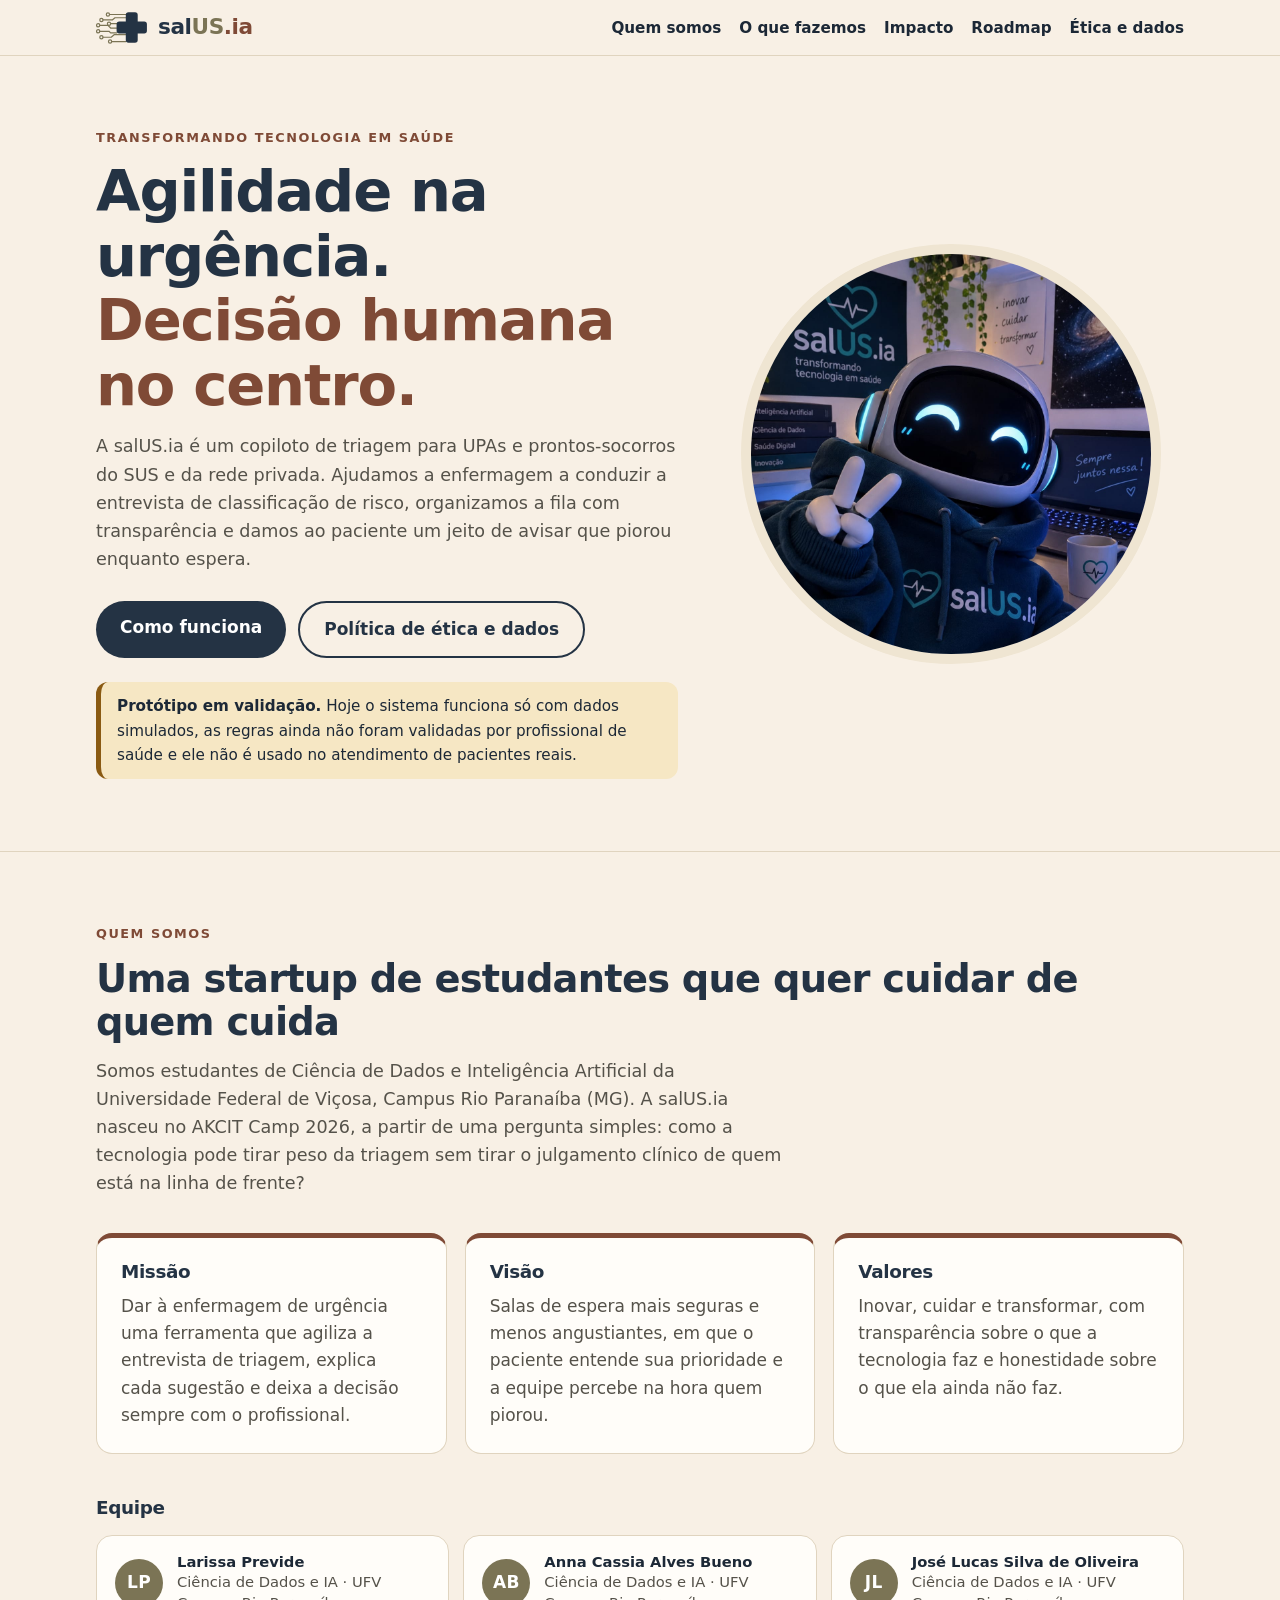
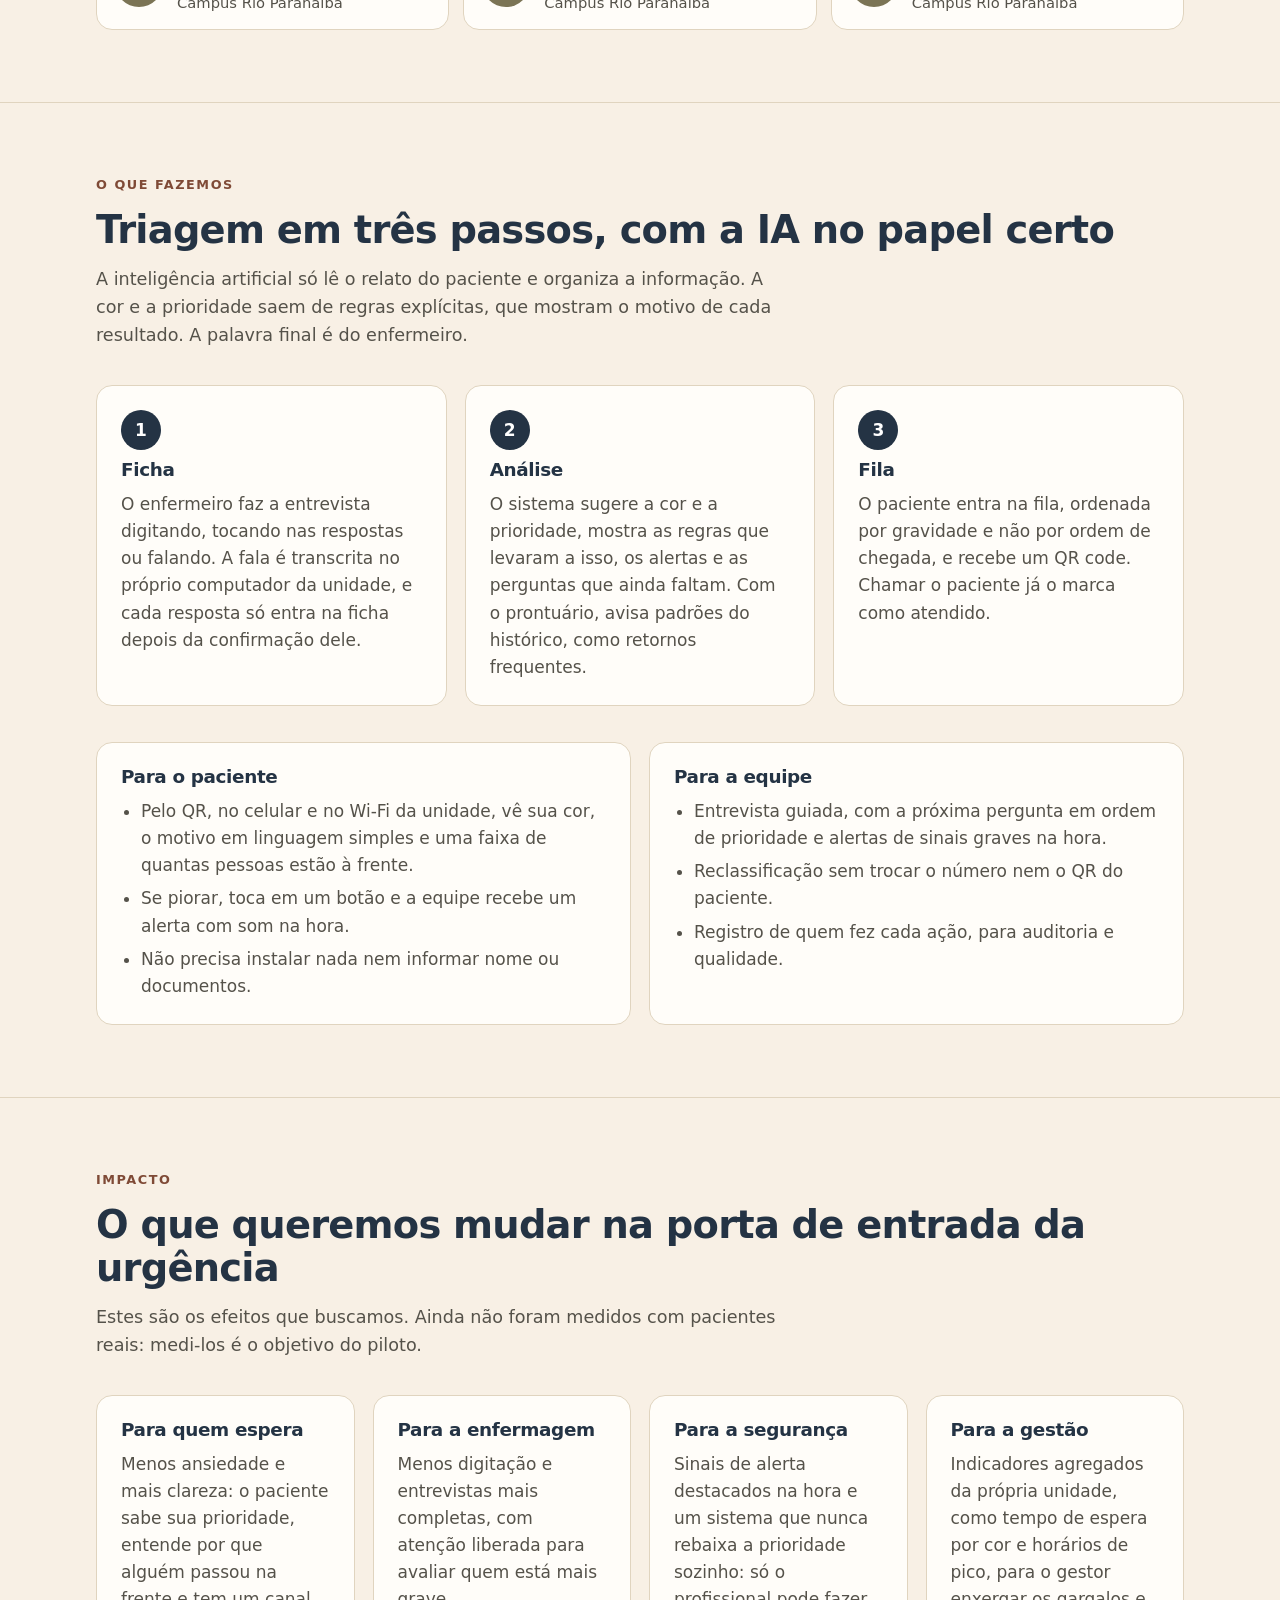
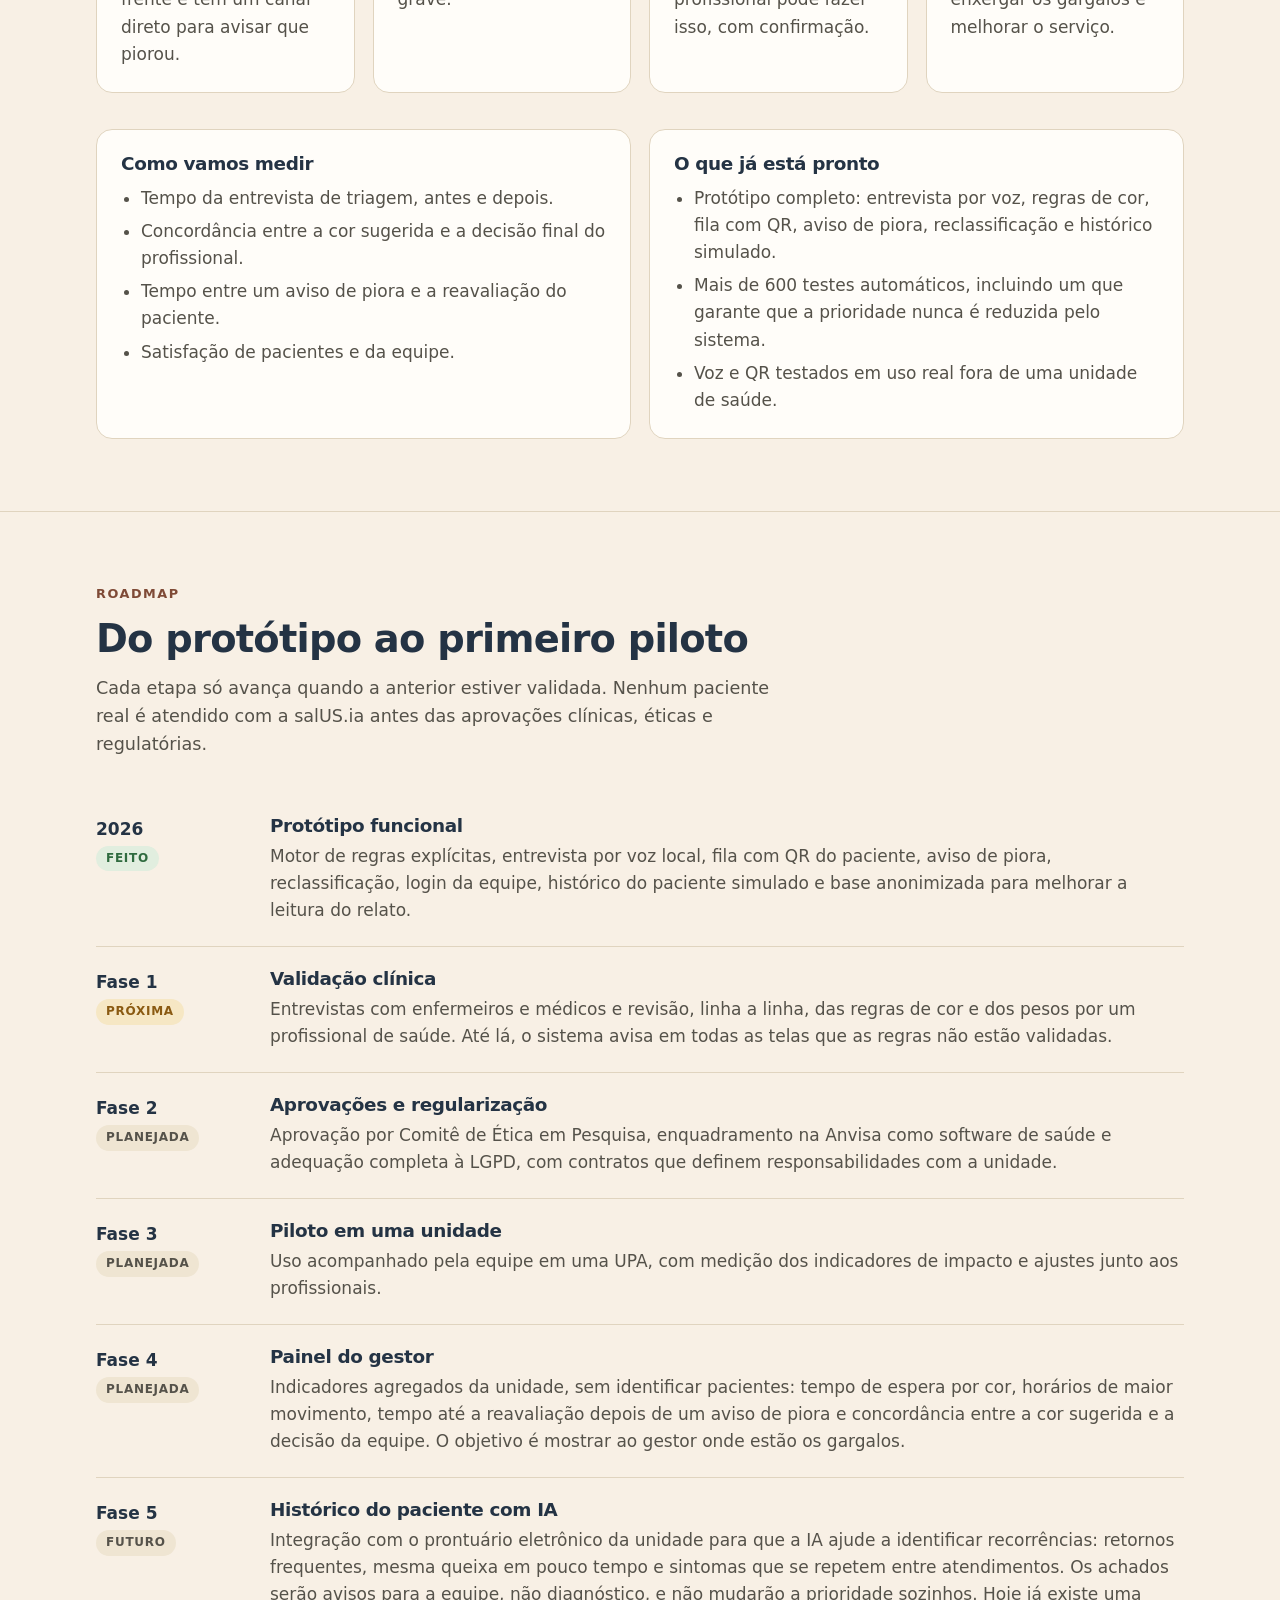
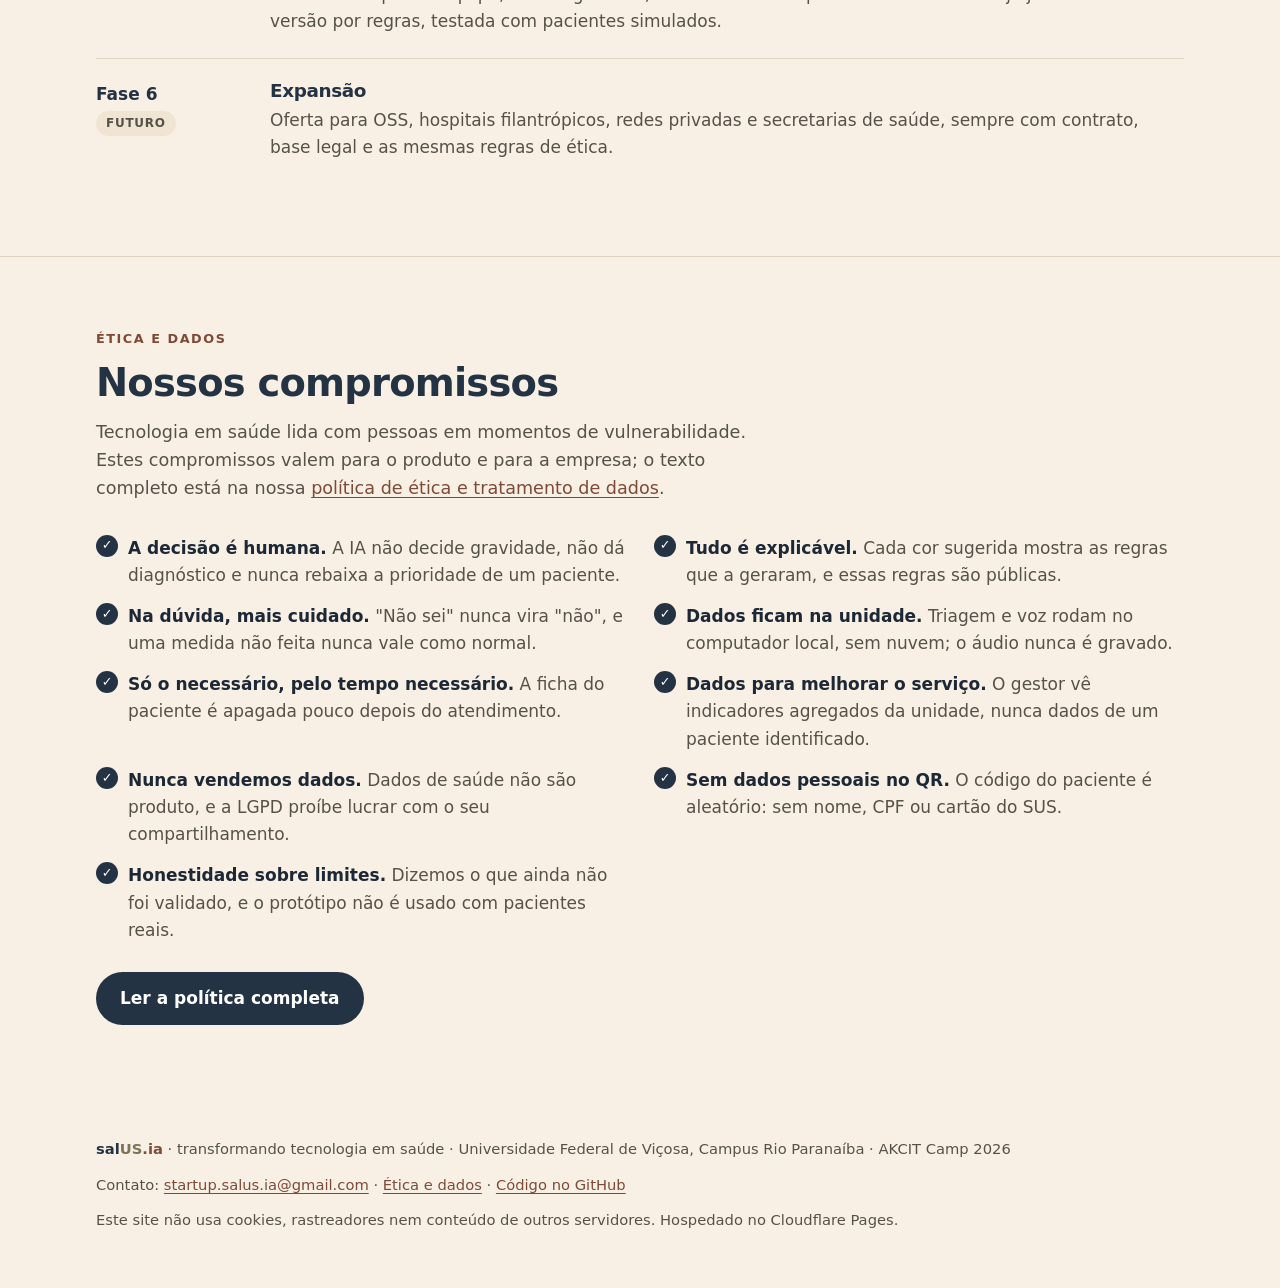
==== docs/index.html @ 22798280 "feat: site institucional e política de ética e dados; limpeza da marca salUS.ia - docs/index.html: q" ====
<!doctype html>
<html lang="pt-BR">
<head>
<meta charset="utf-8">
<meta name="viewport" content="width=device-width, initial-scale=1">
<title>salUS.ia — copiloto de triagem para urgência e emergência</title>
<meta name="description" content="A salUS.ia é um copiloto de triagem para UPAs e prontos-socorros do SUS e da rede privada. A IA apoia; a decisão é sempre do profissional de saúde.">
<link rel="icon" href="marca/logo.svg" type="image/svg+xml">
<link rel="stylesheet" href="site.css">
</head>
<body>
<a class="pular" href="#conteudo">Ir para o conteúdo</a>

<header class="topo">
  <div class="largura">
    <a class="marca" href="#inicio" aria-label="salUS.ia, início">
      <svg viewBox="0 0 96 64" aria-hidden="true" focusable="false"><g class="trilha"><path d="M25 8H55M13 18H30l5-4H55M7 28H22l5 5H38M27 25H38M7 39H24l3 3H38M13 50H28l6-5H55M29 58H55"/><circle cx="22" cy="8" r="3"/><circle cx="10" cy="18" r="3"/><circle cx="4" cy="28" r="3"/><circle cx="24" cy="25" r="3"/><circle cx="4" cy="39" r="3"/><circle cx="10" cy="50" r="3"/><circle cx="26" cy="58" r="3"/></g><path class="cruz" d="M60 4h12a5 5 0 0 1 5 5v12h12a5 5 0 0 1 5 5v12a5 5 0 0 1-5 5H77v12a5 5 0 0 1-5 5H60a5 5 0 0 1-5-5V43H43a5 5 0 0 1-5-5V26a5 5 0 0 1 5-5h12V9a5 5 0 0 1 5-5z"/></svg>
      <span><span class="n-sal">sal</span><span class="n-us">US</span><span class="n-ia">.ia</span></span>
    </a>
    <nav aria-label="Seções">
      <ul>
        <li><a href="#quem-somos">Quem somos</a></li>
        <li><a href="#o-que-fazemos">O que fazemos</a></li>
        <li><a href="#impacto">Impacto</a></li>
        <li><a href="#roadmap">Roadmap</a></li>
        <li><a href="#etica">Ética e dados</a></li>
      </ul>
    </nav>
  </div>
</header>

<main id="conteudo">

<section class="heroi" id="inicio">
  <div class="largura">
    <div>
      <p class="selo">Transformando tecnologia em saúde</p>
      <h1>Agilidade na urgência. <span>Decisão humana no centro.</span></h1>
      <p class="intro">A salUS.ia é um copiloto de triagem para UPAs e prontos-socorros do SUS e da rede privada. Ajudamos a enfermagem a conduzir a entrevista de classificação de risco, organizamos a fila com transparência e damos ao paciente um jeito de avisar que piorou enquanto espera.</p>
      <div class="botoes">
        <a class="botao cheio" href="#o-que-fazemos">Como funciona</a>
        <a class="botao vazio" href="politica.html">Política de ética e dados</a>
      </div>
      <p class="aviso"><strong>Protótipo em validação.</strong> Hoje o sistema funciona só com dados simulados, as regras ainda não foram validadas por profissional de saúde e ele não é usado no atendimento de pacientes reais.</p>
    </div>
    <img class="mascote" src="marca/mascote.jpg" alt="Mascote da salUS.ia: um robô sorridente, de moletom, fazendo sinal de paz" width="1312" height="1199">
  </div>
</section>

<section id="quem-somos">
  <div class="largura">
    <p class="selo">Quem somos</p>
    <h2>Uma startup de estudantes que quer cuidar de quem cuida</h2>
    <p class="intro">Somos estudantes de Ciência de Dados e Inteligência Artificial da Universidade Federal de Viçosa, Campus Rio Paranaíba (MG). A salUS.ia nasceu no AKCIT Camp 2026, a partir de uma pergunta simples: como a tecnologia pode tirar peso da triagem sem tirar o julgamento clínico de quem está na linha de frente?</p>
    <div class="grade g3">
      <div class="cartao topo-cor">
        <h3>Missão</h3>
        <p>Dar à enfermagem de urgência uma ferramenta que agiliza a entrevista de triagem, explica cada sugestão e deixa a decisão sempre com o profissional.</p>
      </div>
      <div class="cartao topo-cor">
        <h3>Visão</h3>
        <p>Salas de espera mais seguras e menos angustiantes, em que o paciente entende sua prioridade e a equipe percebe na hora quem piorou.</p>
      </div>
      <div class="cartao topo-cor">
        <h3>Valores</h3>
        <p>Inovar, cuidar e transformar, com transparência sobre o que a tecnologia faz e honestidade sobre o que ela ainda não faz.</p>
      </div>
    </div>
    <h3 class="subtitulo">Equipe</h3>
    <ul class="equipe">
      <li><span class="inicial" aria-hidden="true">LP</span><span><strong>Larissa Previde</strong>Ciência de Dados e IA · UFV Campus Rio Paranaíba</span></li>
      <li><span class="inicial" aria-hidden="true">AB</span><span><strong>Anna Cassia Alves Bueno</strong>Ciência de Dados e IA · UFV Campus Rio Paranaíba</span></li>
      <li><span class="inicial" aria-hidden="true">JL</span><span><strong>José Lucas Silva de Oliveira</strong>Ciência de Dados e IA · UFV Campus Rio Paranaíba</span></li>
    </ul>
  </div>
</section>

<section id="o-que-fazemos">
  <div class="largura">
    <p class="selo">O que fazemos</p>
    <h2>Triagem em três passos, com a IA no papel certo</h2>
    <p class="intro">A inteligência artificial só lê o relato do paciente e organiza a informação. A cor e a prioridade saem de regras explícitas, que mostram o motivo de cada resultado. A palavra final é do enfermeiro.</p>
    <div class="grade g3">
      <div class="cartao">
        <span class="num">1</span>
        <h3>Ficha</h3>
        <p>O enfermeiro faz a entrevista digitando, tocando nas respostas ou falando. A fala é transcrita no próprio computador da unidade, e cada resposta só entra na ficha depois da confirmação dele.</p>
      </div>
      <div class="cartao">
        <span class="num">2</span>
        <h3>Análise</h3>
        <p>O sistema sugere a cor e a prioridade, mostra as regras que levaram a isso, os alertas e as perguntas que ainda faltam. Com o prontuário, avisa padrões do histórico, como retornos frequentes.</p>
      </div>
      <div class="cartao">
        <span class="num">3</span>
        <h3>Fila</h3>
        <p>O paciente entra na fila, ordenada por gravidade e não por ordem de chegada, e recebe um QR code. Chamar o paciente já o marca como atendido.</p>
      </div>
    </div>
    <div class="grade g2">
      <div class="cartao">
        <h3>Para o paciente</h3>
        <ul class="lista">
          <li>Pelo QR, no celular e no Wi-Fi da unidade, vê sua cor, o motivo em linguagem simples e uma faixa de quantas pessoas estão à frente.</li>
          <li>Se piorar, toca em um botão e a equipe recebe um alerta com som na hora.</li>
          <li>Não precisa instalar nada nem informar nome ou documentos.</li>
        </ul>
      </div>
      <div class="cartao">
        <h3>Para a equipe</h3>
        <ul class="lista">
          <li>Entrevista guiada, com a próxima pergunta em ordem de prioridade e alertas de sinais graves na hora.</li>
          <li>Reclassificação sem trocar o número nem o QR do paciente.</li>
          <li>Registro de quem fez cada ação, para auditoria e qualidade.</li>
        </ul>
      </div>
    </div>
  </div>
</section>

<section id="impacto">
  <div class="largura">
    <p class="selo">Impacto</p>
    <h2>O que queremos mudar na porta de entrada da urgência</h2>
    <p class="intro">Estes são os efeitos que buscamos. Ainda não foram medidos com pacientes reais: medi-los é o objetivo do piloto.</p>
    <div class="grade g4">
      <div class="cartao">
        <h3>Para quem espera</h3>
        <p>Menos ansiedade e mais clareza: o paciente sabe sua prioridade, entende por que alguém passou na frente e tem um canal direto para avisar que piorou.</p>
      </div>
      <div class="cartao">
        <h3>Para a enfermagem</h3>
        <p>Menos digitação e entrevistas mais completas, com atenção liberada para avaliar quem está mais grave.</p>
      </div>
      <div class="cartao">
        <h3>Para a segurança</h3>
        <p>Sinais de alerta destacados na hora e um sistema que nunca rebaixa a prioridade sozinho: só o profissional pode fazer isso, com confirmação.</p>
      </div>
      <div class="cartao">
        <h3>Para a gestão</h3>
        <p>Indicadores agregados da própria unidade, como tempo de espera por cor e horários de pico, para o gestor enxergar os gargalos e melhorar o serviço.</p>
      </div>
    </div>
    <div class="grade g2">
      <div class="cartao">
        <h3>Como vamos medir</h3>
        <ul class="lista">
          <li>Tempo da entrevista de triagem, antes e depois.</li>
          <li>Concordância entre a cor sugerida e a decisão final do profissional.</li>
          <li>Tempo entre um aviso de piora e a reavaliação do paciente.</li>
          <li>Satisfação de pacientes e da equipe.</li>
        </ul>
      </div>
      <div class="cartao">
        <h3>O que já está pronto</h3>
        <ul class="lista">
          <li>Protótipo completo: entrevista por voz, regras de cor, fila com QR, aviso de piora, reclassificação e histórico simulado.</li>
          <li>Mais de 600 testes automáticos, incluindo um que garante que a prioridade nunca é reduzida pelo sistema.</li>
          <li>Voz e QR testados em uso real fora de uma unidade de saúde.</li>
        </ul>
      </div>
    </div>
  </div>
</section>

<section id="roadmap">
  <div class="largura">
    <p class="selo">Roadmap</p>
    <h2>Do protótipo ao primeiro piloto</h2>
    <p class="intro">Cada etapa só avança quando a anterior estiver validada. Nenhum paciente real é atendido com a salUS.ia antes das aprovações clínicas, éticas e regulatórias.</p>
    <ol class="linha-tempo">
      <li>
        <span class="quando">2026<br><span class="estado feito">Feito</span></span>
        <div><h3>Protótipo funcional</h3><p>Motor de regras explícitas, entrevista por voz local, fila com QR do paciente, aviso de piora, reclassificação, login da equipe, histórico do paciente simulado e base anonimizada para melhorar a leitura do relato.</p></div>
      </li>
      <li>
        <span class="quando">Fase 1<br><span class="estado agora">Próxima</span></span>
        <div><h3>Validação clínica</h3><p>Entrevistas com enfermeiros e médicos e revisão, linha a linha, das regras de cor e dos pesos por um profissional de saúde. Até lá, o sistema avisa em todas as telas que as regras não estão validadas.</p></div>
      </li>
      <li>
        <span class="quando">Fase 2<br><span class="estado depois">Planejada</span></span>
        <div><h3>Aprovações e regularização</h3><p>Aprovação por Comitê de Ética em Pesquisa, enquadramento na Anvisa como software de saúde e adequação completa à LGPD, com contratos que definem responsabilidades com a unidade.</p></div>
      </li>
      <li>
        <span class="quando">Fase 3<br><span class="estado depois">Planejada</span></span>
        <div><h3>Piloto em uma unidade</h3><p>Uso acompanhado pela equipe em uma UPA, com medição dos indicadores de impacto e ajustes junto aos profissionais.</p></div>
      </li>
      <li>
        <span class="quando">Fase 4<br><span class="estado depois">Planejada</span></span>
        <div><h3>Painel do gestor</h3><p>Indicadores agregados da unidade, sem identificar pacientes: tempo de espera por cor, horários de maior movimento, tempo até a reavaliação depois de um aviso de piora e concordância entre a cor sugerida e a decisão da equipe. O objetivo é mostrar ao gestor onde estão os gargalos.</p></div>
      </li>
      <li>
        <span class="quando">Fase 5<br><span class="estado depois">Futuro</span></span>
        <div><h3>Histórico do paciente com IA</h3><p>Integração com o prontuário eletrônico da unidade para que a IA ajude a identificar recorrências: retornos frequentes, mesma queixa em pouco tempo e sintomas que se repetem entre atendimentos. Os achados serão avisos para a equipe, não diagnóstico, e não mudarão a prioridade sozinhos. Hoje já existe uma versão por regras, testada com pacientes simulados.</p></div>
      </li>
      <li>
        <span class="quando">Fase 6<br><span class="estado depois">Futuro</span></span>
        <div><h3>Expansão</h3><p>Oferta para OSS, hospitais filantrópicos, redes privadas e secretarias de saúde, sempre com contrato, base legal e as mesmas regras de ética.</p></div>
      </li>
    </ol>
  </div>
</section>

<section id="etica">
  <div class="largura">
    <p class="selo">Ética e dados</p>
    <h2>Nossos compromissos</h2>
    <p class="intro">Tecnologia em saúde lida com pessoas em momentos de vulnerabilidade. Estes compromissos valem para o produto e para a empresa; o texto completo está na nossa <a href="politica.html">política de ética e tratamento de dados</a>.</p>
    <ul class="compromissos">
      <li><strong>A decisão é humana.</strong> A IA não decide gravidade, não dá diagnóstico e nunca rebaixa a prioridade de um paciente.</li>
      <li><strong>Tudo é explicável.</strong> Cada cor sugerida mostra as regras que a geraram, e essas regras são públicas.</li>
      <li><strong>Na dúvida, mais cuidado.</strong> "Não sei" nunca vira "não", e uma medida não feita nunca vale como normal.</li>
      <li><strong>Dados ficam na unidade.</strong> Triagem e voz rodam no computador local, sem nuvem; o áudio nunca é gravado.</li>
      <li><strong>Só o necessário, pelo tempo necessário.</strong> A ficha do paciente é apagada pouco depois do atendimento.</li>
      <li><strong>Dados para melhorar o serviço.</strong> O gestor vê indicadores agregados da unidade, nunca dados de um paciente identificado.</li>
      <li><strong>Nunca vendemos dados.</strong> Dados de saúde não são produto, e a LGPD proíbe lucrar com o seu compartilhamento.</li>
      <li><strong>Sem dados pessoais no QR.</strong> O código do paciente é aleatório: sem nome, CPF ou cartão do SUS.</li>
      <li><strong>Honestidade sobre limites.</strong> Dizemos o que ainda não foi validado, e o protótipo não é usado com pacientes reais.</li>
    </ul>
    <div class="botoes"><a class="botao cheio" href="politica.html">Ler a política completa</a></div>
  </div>
</section>

</main>

<footer class="rodape">
  <div class="largura">
    <p><strong><span class="n-sal">sal</span><span class="n-us">US</span><span class="n-ia">.ia</span></strong> · transformando tecnologia em saúde · Universidade Federal de Viçosa, Campus Rio Paranaíba · AKCIT Camp 2026</p>
    <p>Contato: <a href="mailto:startup.salus.ia@gmail.com">startup.salus.ia@gmail.com</a> · <a href="politica.html">Ética e dados</a> · <a href="https://github.com/ZLucas24/Salus-IA">Código no GitHub</a></p>
    <p>Este site não usa cookies, rastreadores nem conteúdo de outros servidores. Hospedado no Cloudflare Pages.</p>
  </div>
</footer>
</body>
</html>
---- docs/site.css ----
/* Site da salUS.ia. Sem fontes, scripts ou imagens de fora: nada é carregado de outro servidor. */
:root {
  --fundo: #f8f0e5; --papel: #fffdf9; --cartao: #efe5d2; --linha: #e0d4bf;
  --tinta: #1c2836; --tinta-suave: #55524a;
  --marinho: #243344; --oliva: #7b7455; --ferrugem: #7f4a36; --sobre-marinho: #ffffff;
  --ok: #2f6b3f; --ok-fundo: #e1eedf; --hip: #8a5a12; --hip-fundo: #f6e7c4;
  --raio: 16px;
  color-scheme: light dark;
}
@media (prefers-color-scheme: dark) {
  :root {
    --fundo: #131a24; --papel: #1b2531; --cartao: #222d3a; --linha: #313d4b;
    --tinta: #f4ecdf; --tinta-suave: #b9b09e;
    --marinho: #d9cea7; --oliva: #c1b78e; --ferrugem: #e0a185; --sobre-marinho: #17222f;
    --ok: #8fd19e; --ok-fundo: #1d3324; --hip: #f0c77a; --hip-fundo: #3a2f17;
  }
}
* { box-sizing: border-box; }
html { scroll-behavior: smooth; }
@media (prefers-reduced-motion: reduce) { html { scroll-behavior: auto; } }
body { margin: 0; background: var(--fundo); color: var(--tinta);
  font: 17px/1.6 "Segoe UI", system-ui, -apple-system, "Helvetica Neue", Arial, sans-serif; }
h1, h2, h3 { line-height: 1.12; letter-spacing: -.02em; margin: 0; font-weight: 800; color: var(--marinho); }
h1 { font-size: clamp(2.1rem, 5.4vw, 3.6rem); }
h2 { font-size: clamp(1.6rem, 3.6vw, 2.4rem); }
h3 { font-size: 1.15rem; }
p { margin: 0; }
a { color: var(--ferrugem); text-underline-offset: 3px; }
a:hover { text-decoration-thickness: 2px; }
:focus-visible { outline: 3px solid var(--ferrugem); outline-offset: 3px; border-radius: 4px; }
.pular { position: absolute; left: -999px; }
.pular:focus { left: 16px; top: 12px; background: var(--papel); padding: 8px 14px; border-radius: 999px; z-index: 10; }

.largura { max-width: 1120px; margin: 0 auto; padding: 0 16px; }

/* topo */
.topo { position: sticky; top: 0; z-index: 5; background: color-mix(in srgb, var(--fundo) 92%, transparent);
  backdrop-filter: blur(8px); border-bottom: 1px solid var(--linha); }
.topo .largura { display: flex; align-items: center; justify-content: space-between; gap: 12px 24px; padding-block: 10px; flex-wrap: wrap; }
.marca { display: flex; align-items: center; gap: 10px; text-decoration: none; font-weight: 800; font-size: 1.35rem; letter-spacing: -.02em; }
.marca svg { width: 52px; height: 35px; }
.n-sal { color: var(--marinho); } .n-us { color: var(--oliva); } .n-ia { color: var(--ferrugem); }
.cruz { fill: var(--marinho); }
.trilha { fill: none; stroke: var(--oliva); stroke-width: 2.2; stroke-linecap: round; stroke-linejoin: round; }
nav ul { display: flex; flex-wrap: wrap; gap: 4px 18px; list-style: none; margin: 0; padding: 0; }
nav a { color: var(--tinta); text-decoration: none; font-weight: 600; font-size: .95rem; }
nav a:hover { color: var(--ferrugem); }

/* seções */
section { padding: 72px 0; border-bottom: 1px solid var(--linha); }
section:last-of-type { border-bottom: 0; }
.selo { font-size: .8rem; font-weight: 800; letter-spacing: .12em; text-transform: uppercase; color: var(--ferrugem); margin-bottom: 12px; }
.intro { color: var(--tinta-suave); font-size: 1.1rem; max-width: 62ch; margin-top: 14px; }

.heroi .largura { display: grid; grid-template-columns: minmax(0, 1.25fr) minmax(0, 1fr); gap: 40px; align-items: center; }
.heroi h1 span { color: var(--ferrugem); display: block; }
.mascote { width: 100%; height: auto; max-width: 420px; aspect-ratio: 1; object-fit: cover; object-position: 50% 38%; border-radius: 50%;
  border: 10px solid var(--cartao); justify-self: center; }
.botoes { display: flex; flex-wrap: wrap; gap: 12px; margin-top: 28px; }
.botao { display: inline-block; padding: 13px 24px; border-radius: 999px; font-weight: 800; text-decoration: none; }
.botao.cheio { background: var(--marinho); color: var(--sobre-marinho); }
.botao.vazio { border: 2px solid var(--marinho); color: var(--marinho); }
.aviso { margin-top: 24px; padding: 12px 16px; border-radius: 12px; background: var(--hip-fundo); color: var(--tinta);
  font-size: .95rem; border-left: 5px solid var(--hip); max-width: 62ch; }

.grade { display: grid; gap: 18px; margin-top: 36px; }
.g2 { grid-template-columns: repeat(2, minmax(0, 1fr)); }
.g3 { grid-template-columns: repeat(3, minmax(0, 1fr)); }
.g4 { grid-template-columns: repeat(4, minmax(0, 1fr)); }
.cartao { background: var(--papel); border: 1px solid var(--linha); border-radius: var(--raio); padding: 24px; display: flex; flex-direction: column; gap: 10px; }
.cartao p, .cartao li { color: var(--tinta-suave); }
.cartao.topo-cor { border-top: 5px solid var(--ferrugem); }
.num { width: 40px; height: 40px; border-radius: 50%; display: grid; place-items: center; background: var(--marinho); color: var(--sobre-marinho); font-weight: 800; }
.lista { margin: 0; padding-left: 20px; display: grid; gap: 6px; }

.estado { display: inline-block; font-size: .75rem; font-weight: 800; letter-spacing: .06em; text-transform: uppercase;
  padding: 3px 10px; border-radius: 999px; align-self: flex-start; }
.estado.feito { background: var(--ok-fundo); color: var(--ok); }
.estado.agora { background: var(--hip-fundo); color: var(--hip); }
.estado.depois { background: var(--cartao); color: var(--tinta-suave); }

.subtitulo { margin-top: 44px; }
.equipe { list-style: none; margin: 16px 0 0; padding: 0; display: grid; grid-template-columns: repeat(3, minmax(0, 1fr)); gap: 14px; }
.equipe li { display: flex; gap: 14px; align-items: center; background: var(--papel); border: 1px solid var(--linha); border-radius: var(--raio); padding: 16px 18px; }
.equipe strong { display: block; color: var(--tinta); }
.equipe li > span:last-child { color: var(--tinta-suave); font-size: .92rem; line-height: 1.4; }
.inicial { flex: none; width: 48px; height: 48px; border-radius: 50%; display: grid; place-items: center; font-weight: 800;
  background: var(--oliva); color: var(--sobre-marinho); letter-spacing: .02em; }
.linha-tempo { list-style: none; margin: 36px 0 0; padding: 0; display: grid; gap: 0; }
.linha-tempo li { display: grid; grid-template-columns: 150px minmax(0, 1fr); gap: 24px; padding: 22px 0; border-top: 1px solid var(--linha); }
.linha-tempo li:first-child { border-top: 0; }
.linha-tempo .quando { font-weight: 800; color: var(--marinho); }
.linha-tempo h3 { margin-bottom: 6px; }
.linha-tempo p { color: var(--tinta-suave); }

.compromissos { display: grid; grid-template-columns: repeat(2, minmax(0, 1fr)); gap: 14px 28px; margin: 32px 0 0; padding: 0; list-style: none; }
.compromissos li { padding-left: 32px; position: relative; color: var(--tinta-suave); }
.compromissos li::before { content: "✓"; position: absolute; left: 0; top: 0; width: 22px; height: 22px; border-radius: 50%;
  background: var(--marinho); color: var(--sobre-marinho); font-size: .8rem; font-weight: 800; display: grid; place-items: center; }
.compromissos strong { color: var(--tinta); }

.rodape { padding: 40px 0 56px; color: var(--tinta-suave); font-size: .92rem; }
.rodape .largura { display: flex; flex-wrap: wrap; justify-content: space-between; gap: 12px 32px; }

/* política (texto longo) */
.documento { max-width: 760px; margin: 0 auto; padding: 56px 16px 72px; }
.documento h1 { font-size: clamp(2rem, 4.6vw, 2.8rem); }
.documento h2 { font-size: 1.5rem; margin: 48px 0 12px; padding-top: 8px; }
.documento h3 { margin: 26px 0 8px; }
.documento p, .documento li { color: var(--tinta-suave); }
.documento p + p { margin-top: 12px; }
.documento ul, .documento ol { padding-left: 22px; display: grid; gap: 6px; }
.documento strong { color: var(--tinta); }
.meta { color: var(--tinta-suave); margin-top: 12px; font-size: .95rem; }
.sumario { background: var(--papel); border: 1px solid var(--linha); border-radius: var(--raio); padding: 20px 24px; margin-top: 28px; }
.sumario ol { margin: 8px 0 0; }
.tabela { width: 100%; border-collapse: collapse; margin-top: 14px; font-size: .95rem; }
.tabela th { text-align: left; background: var(--cartao); color: var(--tinta); padding: 10px 12px; font-size: .85rem; }
.tabela td { padding: 10px 12px; border-bottom: 1px solid var(--linha); vertical-align: top; color: var(--tinta-suave); }
.tabela-rolagem { overflow-x: auto; }

@media (max-width: 900px) {
  .heroi .largura { grid-template-columns: minmax(0, 1fr); }
  .mascote { max-width: 280px; order: -1; }
  .g3, .g4 { grid-template-columns: repeat(2, minmax(0, 1fr)); }
  .equipe { grid-template-columns: minmax(0, 1fr); }
}
@media (max-width: 620px) {
  .topo { position: static; }
  section { padding: 52px 0; }
  .g2, .g3, .g4, .compromissos { grid-template-columns: minmax(0, 1fr); }
  .linha-tempo li { grid-template-columns: minmax(0, 1fr); gap: 4px; }
  nav ul { gap: 4px 14px; }
  .tabela { font-size: .88rem; }
}
@media print {
  .topo { position: static; } nav { display: none; }
  section { padding: 28px 0; }
}
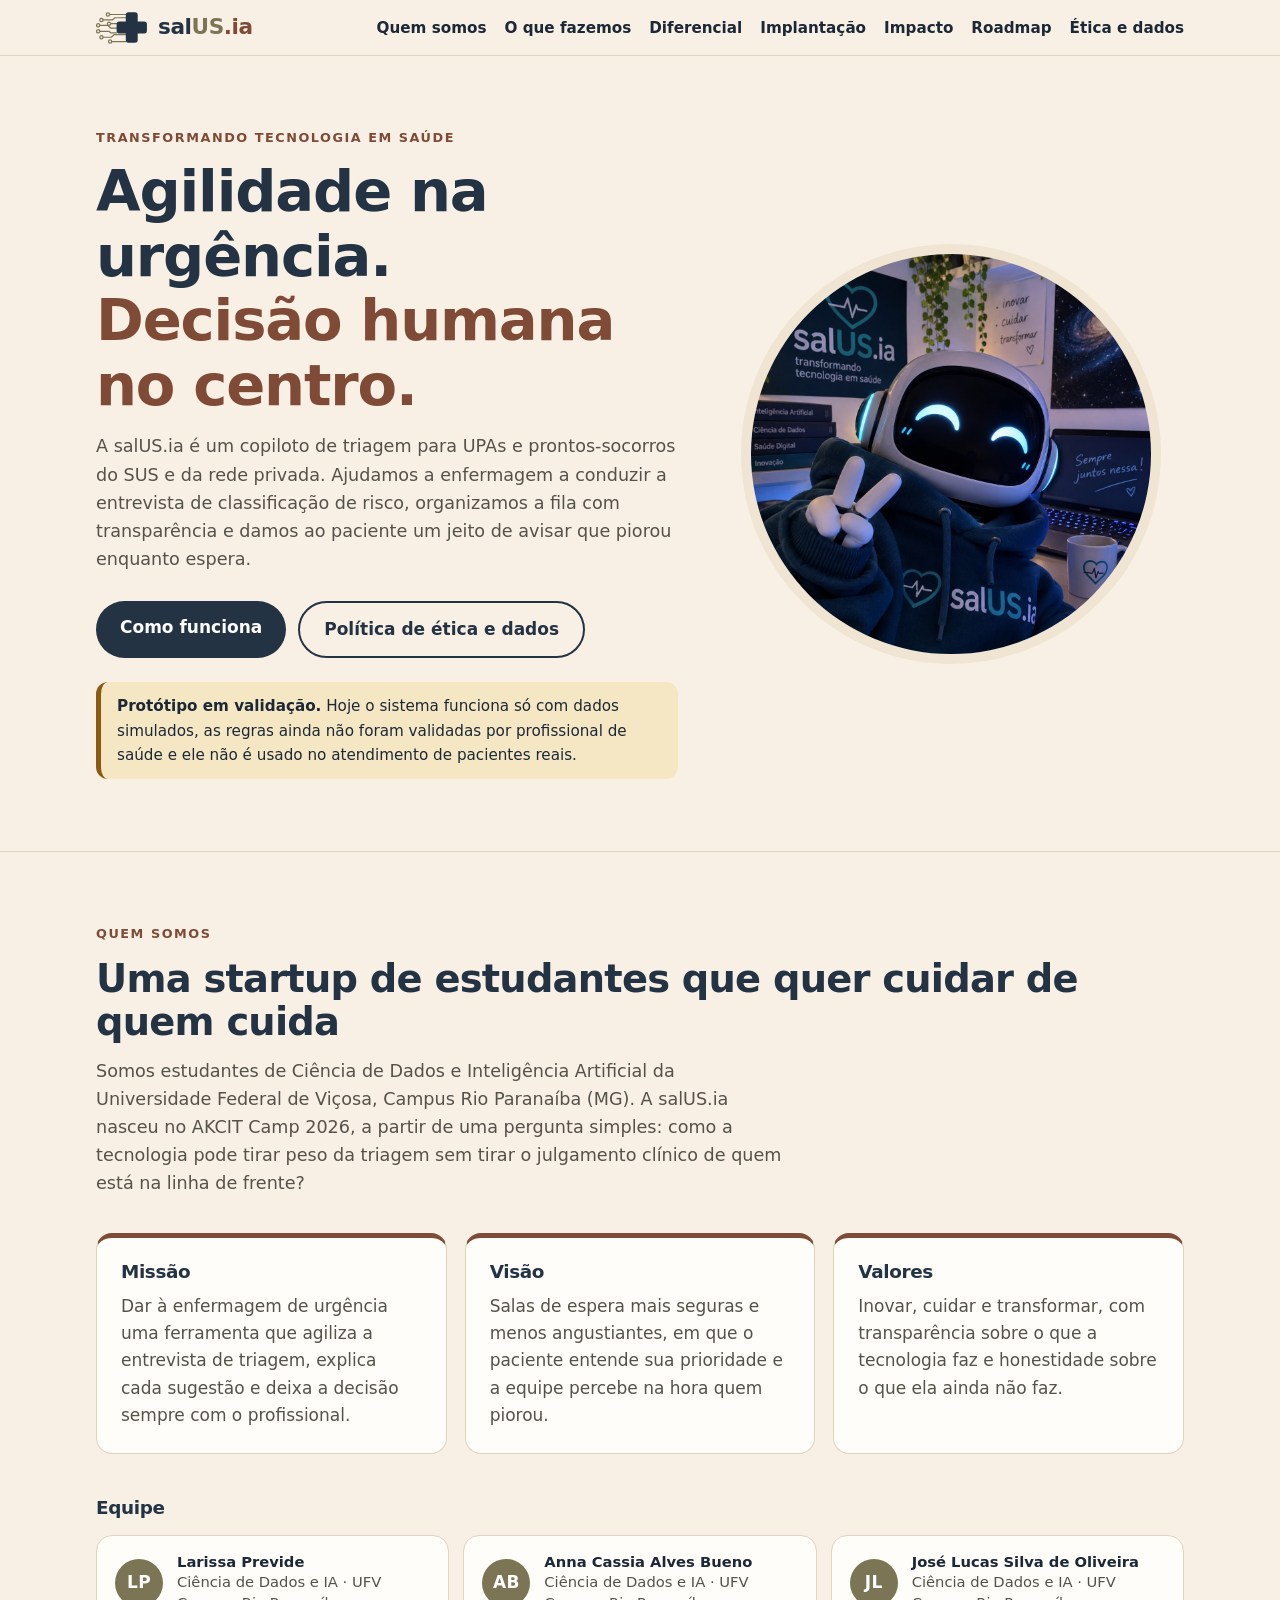
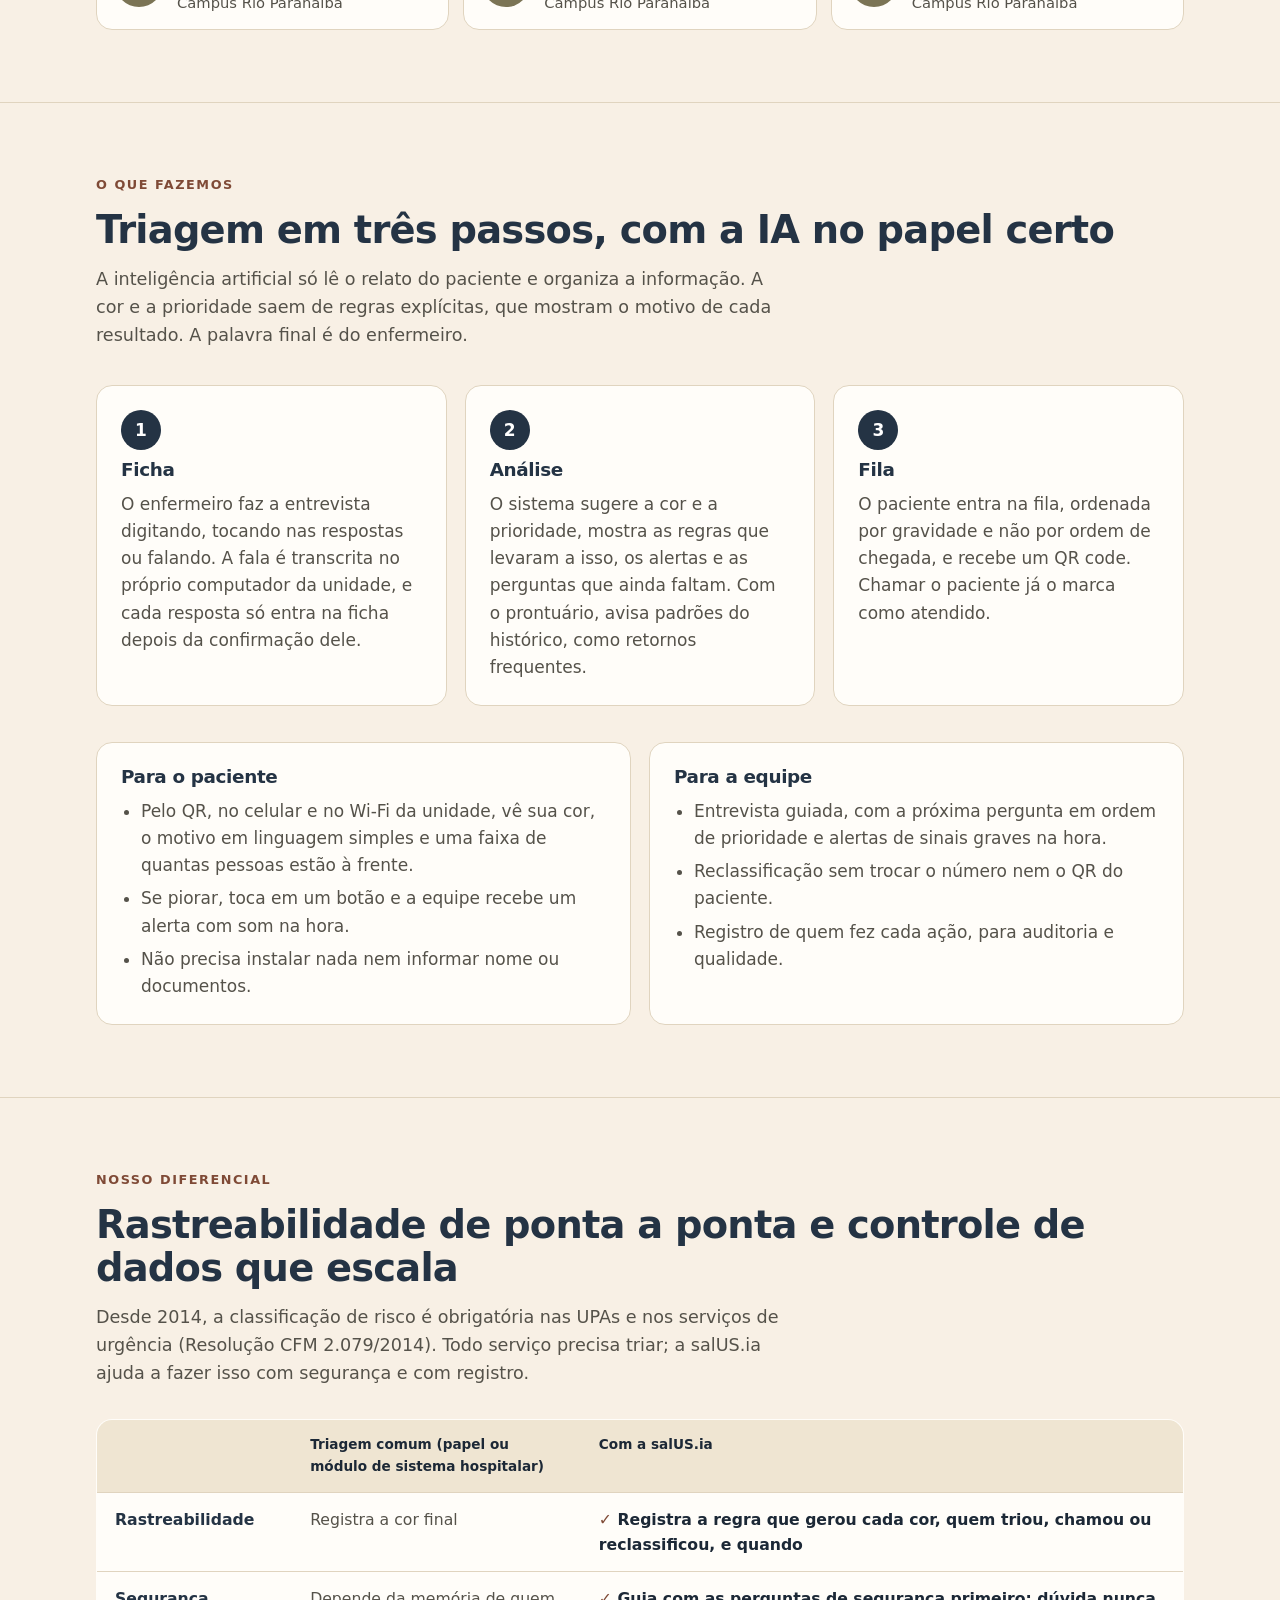
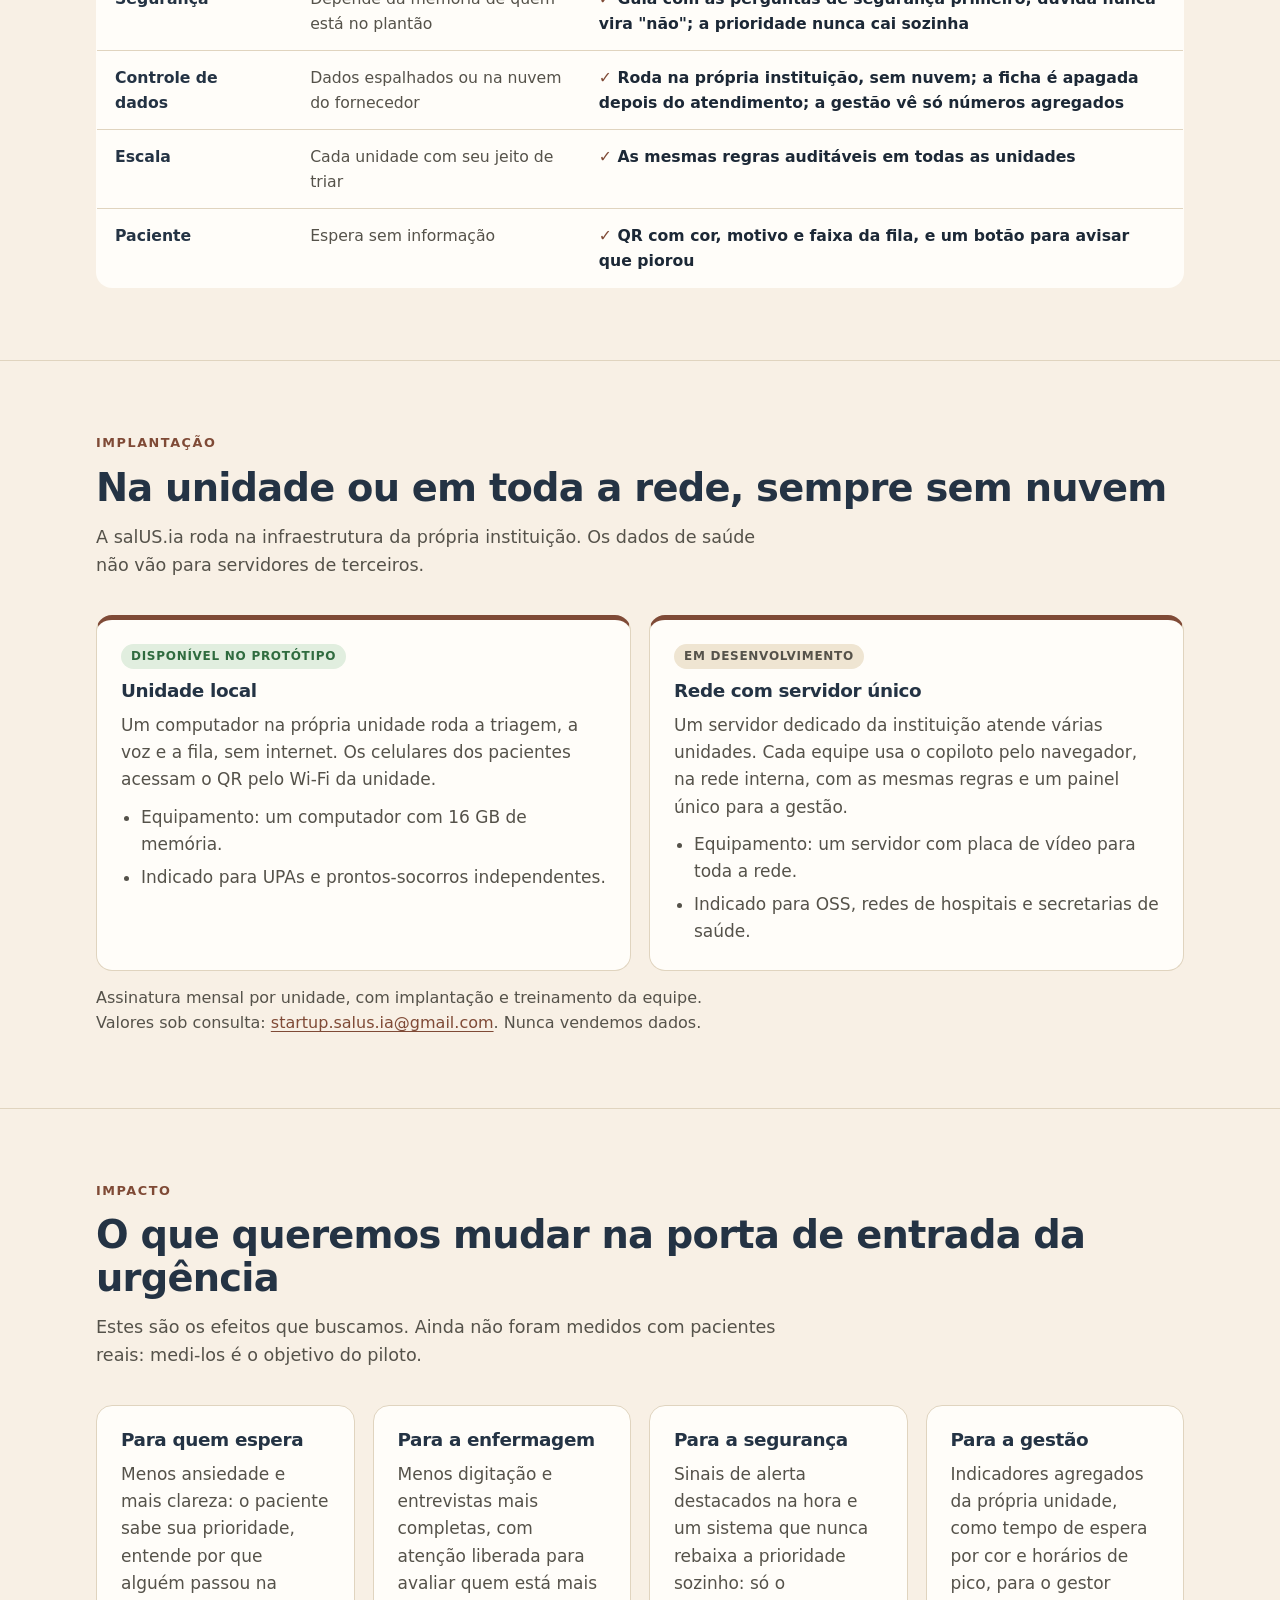
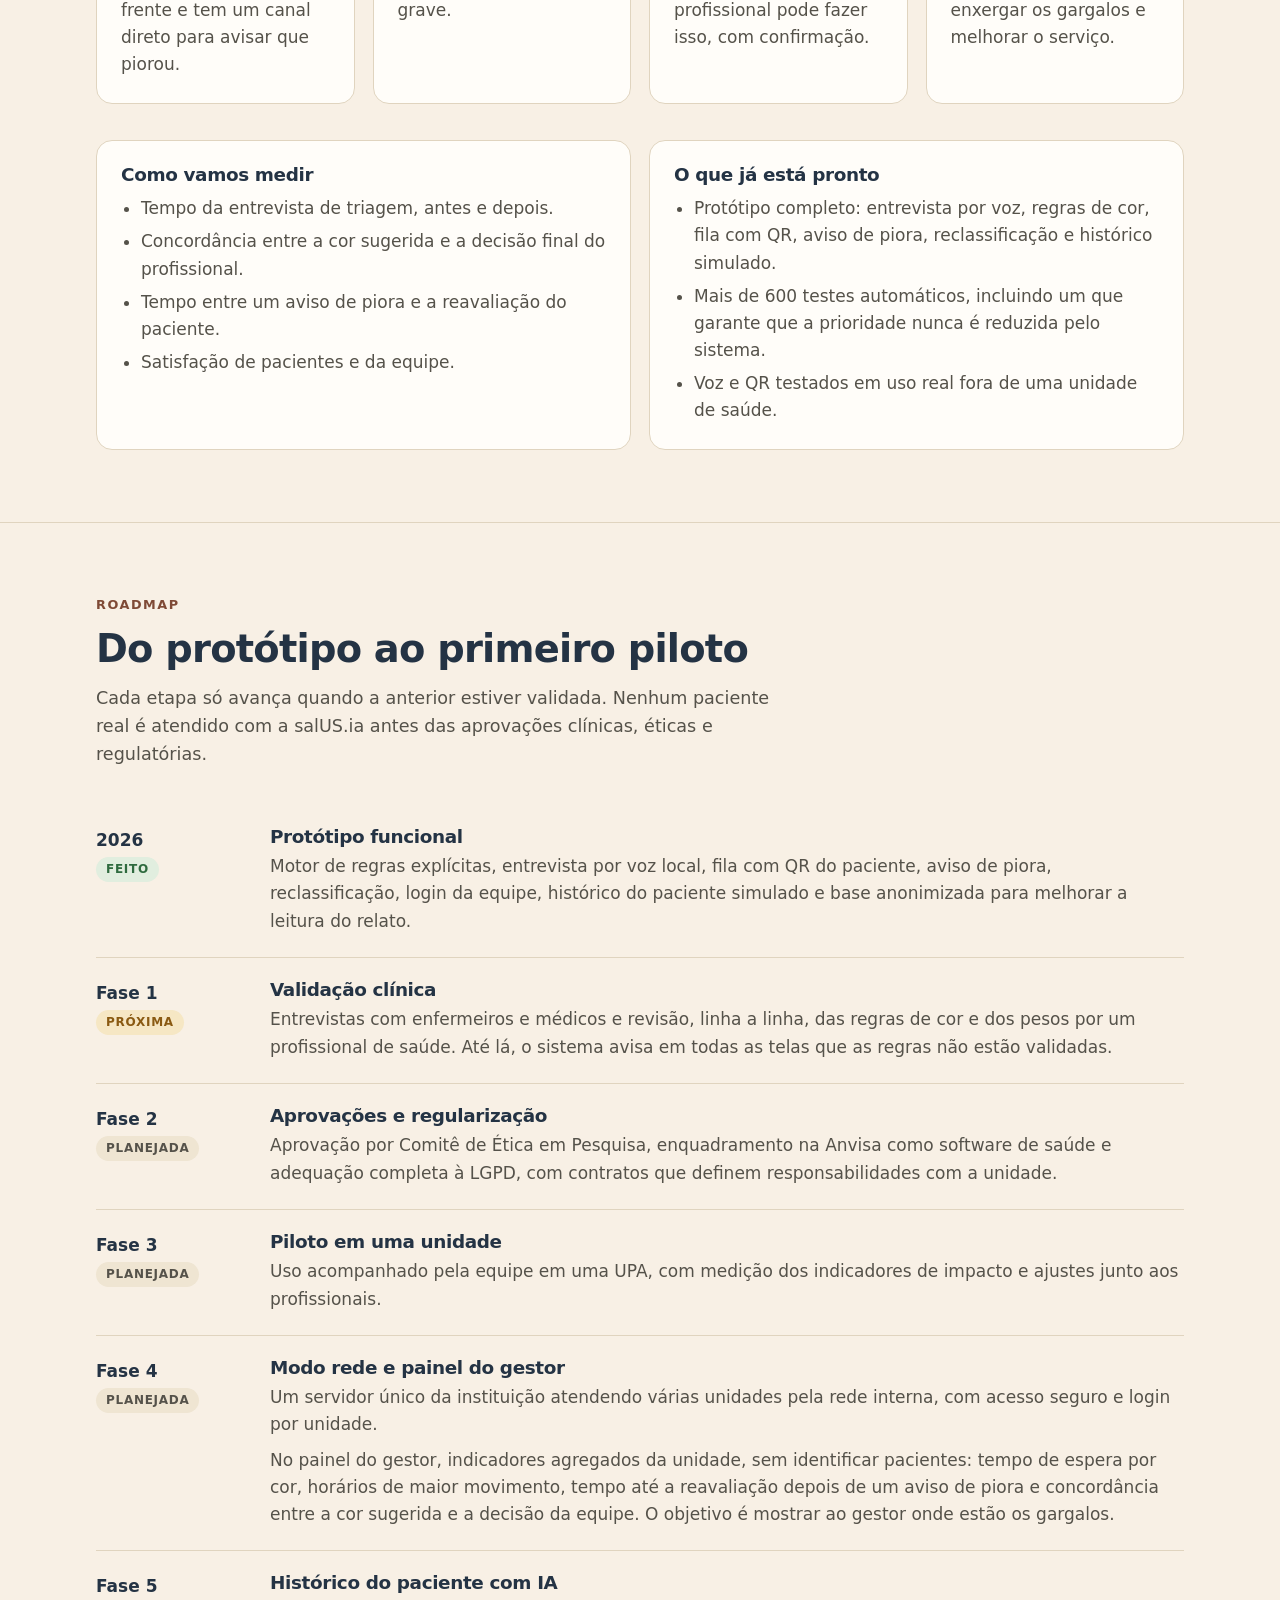
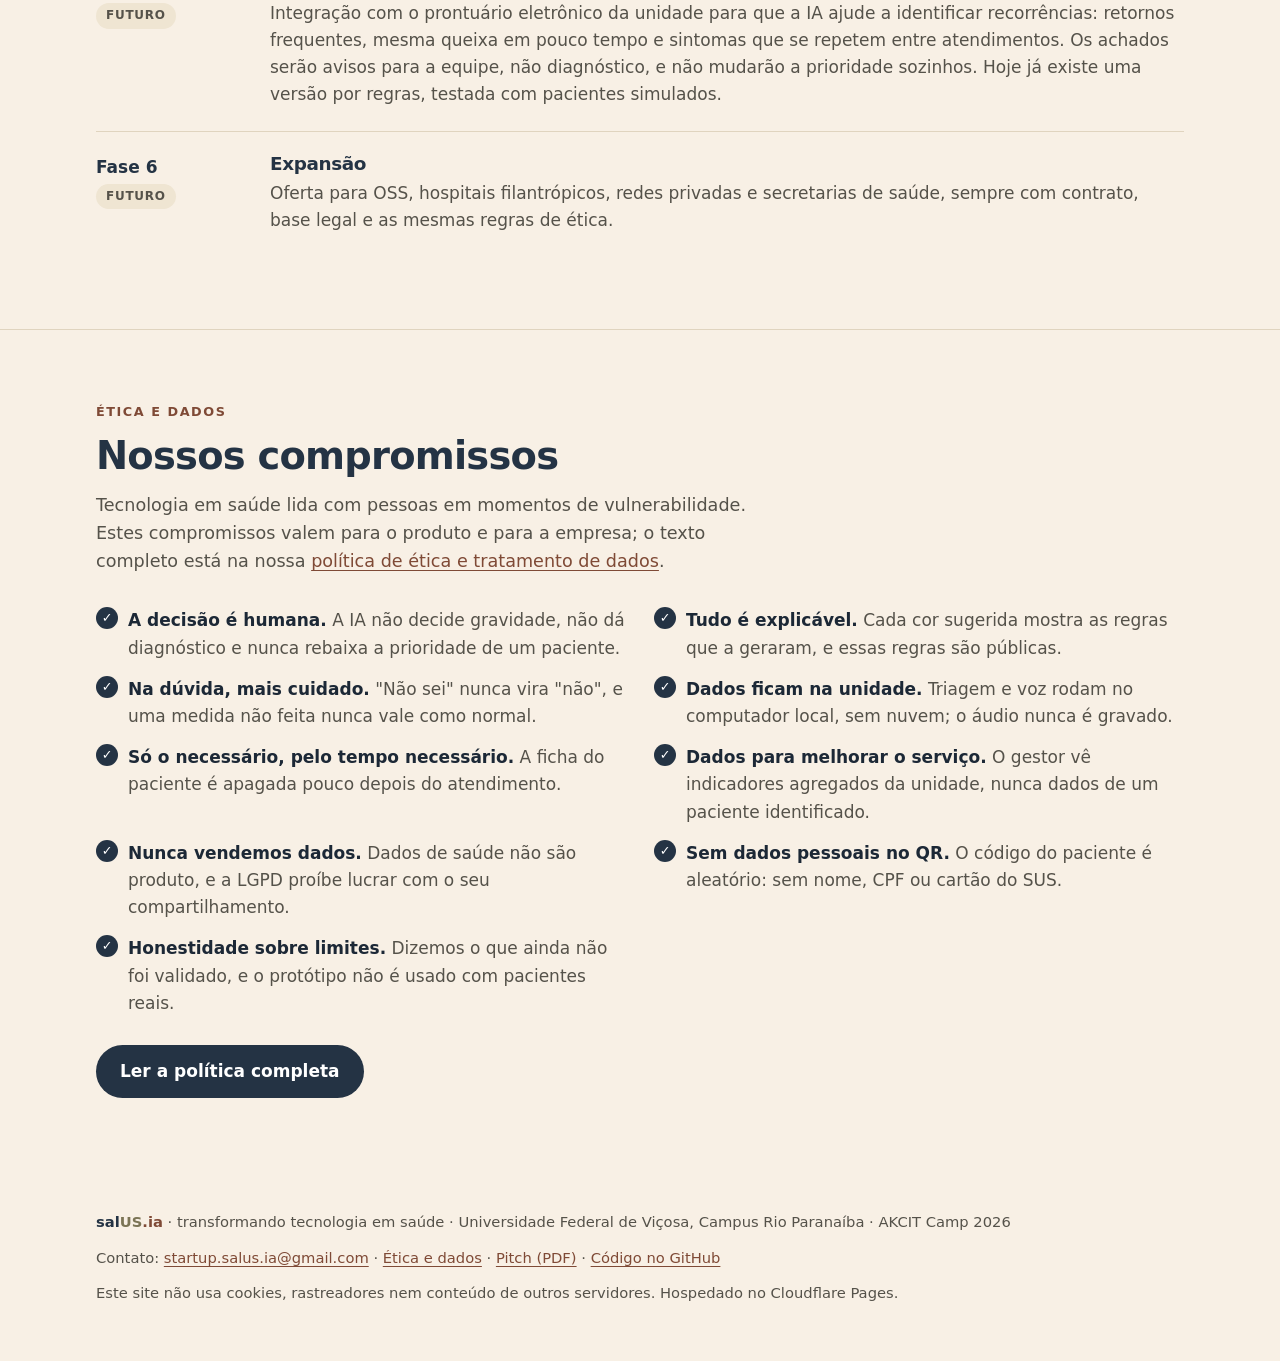
==== commit 7258fe31: "Pitch enxuto em 6 slides e site com diferencial e implantação - Pitch: quem somos, problema, solução" ====
--- a/docs/index.html
+++ b/docs/index.html
@@ -21,6 +21,8 @@
       <ul>
         <li><a href="#quem-somos">Quem somos</a></li>
         <li><a href="#o-que-fazemos">O que fazemos</a></li>
+        <li><a href="#diferencial">Diferencial</a></li>
+        <li><a href="#implantacao">Implantação</a></li>
         <li><a href="#impacto">Impacto</a></li>
         <li><a href="#roadmap">Roadmap</a></li>
         <li><a href="#etica">Ética e dados</a></li>
@@ -118,6 +120,55 @@
   </div>
 </section>
 
+<section id="diferencial">
+  <div class="largura">
+    <p class="selo">Nosso diferencial</p>
+    <h2>Rastreabilidade de ponta a ponta e controle de dados que escala</h2>
+    <p class="intro">Desde 2014, a classificação de risco é obrigatória nas UPAs e nos serviços de urgência (Resolução CFM 2.079/2014). Todo serviço precisa triar; a salUS.ia ajuda a fazer isso com segurança e com registro.</p>
+    <div class="tabela-rolagem">
+    <table class="comparacao">
+      <thead><tr><th></th><th>Triagem comum (papel ou módulo de sistema hospitalar)</th><th>Com a salUS.ia</th></tr></thead>
+      <tbody>
+        <tr><th scope="row">Rastreabilidade</th><td>Registra a cor final</td><td>Registra a regra que gerou cada cor, quem triou, chamou ou reclassificou, e quando</td></tr>
+        <tr><th scope="row">Segurança</th><td>Depende da memória de quem está no plantão</td><td>Guia com as perguntas de segurança primeiro; dúvida nunca vira "não"; a prioridade nunca cai sozinha</td></tr>
+        <tr><th scope="row">Controle de dados</th><td>Dados espalhados ou na nuvem do fornecedor</td><td>Roda na própria instituição, sem nuvem; a ficha é apagada depois do atendimento; a gestão vê só números agregados</td></tr>
+        <tr><th scope="row">Escala</th><td>Cada unidade com seu jeito de triar</td><td>As mesmas regras auditáveis em todas as unidades</td></tr>
+        <tr><th scope="row">Paciente</th><td>Espera sem informação</td><td>QR com cor, motivo e faixa da fila, e um botão para avisar que piorou</td></tr>
+      </tbody>
+    </table>
+    </div>
+  </div>
+</section>
+
+<section id="implantacao">
+  <div class="largura">
+    <p class="selo">Implantação</p>
+    <h2>Na unidade ou em toda a rede, sempre sem nuvem</h2>
+    <p class="intro">A salUS.ia roda na infraestrutura da própria instituição. Os dados de saúde não vão para servidores de terceiros.</p>
+    <div class="grade g2">
+      <div class="cartao topo-cor">
+        <span class="estado feito">Disponível no protótipo</span>
+        <h3>Unidade local</h3>
+        <p>Um computador na própria unidade roda a triagem, a voz e a fila, sem internet. Os celulares dos pacientes acessam o QR pelo Wi-Fi da unidade.</p>
+        <ul class="lista">
+          <li>Equipamento: um computador com 16 GB de memória.</li>
+          <li>Indicado para UPAs e prontos-socorros independentes.</li>
+        </ul>
+      </div>
+      <div class="cartao topo-cor">
+        <span class="estado depois">Em desenvolvimento</span>
+        <h3>Rede com servidor único</h3>
+        <p>Um servidor dedicado da instituição atende várias unidades. Cada equipe usa o copiloto pelo navegador, na rede interna, com as mesmas regras e um painel único para a gestão.</p>
+        <ul class="lista">
+          <li>Equipamento: um servidor com placa de vídeo para toda a rede.</li>
+          <li>Indicado para OSS, redes de hospitais e secretarias de saúde.</li>
+        </ul>
+      </div>
+    </div>
+    <p class="intro" style="font-size:1rem">Assinatura mensal por unidade, com implantação e treinamento da equipe. Valores sob consulta: <a href="mailto:startup.salus.ia@gmail.com">startup.salus.ia@gmail.com</a>. Nunca vendemos dados.</p>
+  </div>
+</section>
+
 <section id="impacto">
   <div class="largura">
     <p class="selo">Impacto</p>
@@ -187,7 +238,7 @@
       </li>
       <li>
         <span class="quando">Fase 4<br><span class="estado depois">Planejada</span></span>
-        <div><h3>Painel do gestor</h3><p>Indicadores agregados da unidade, sem identificar pacientes: tempo de espera por cor, horários de maior movimento, tempo até a reavaliação depois de um aviso de piora e concordância entre a cor sugerida e a decisão da equipe. O objetivo é mostrar ao gestor onde estão os gargalos.</p></div>
+        <div><h3>Modo rede e painel do gestor</h3><p>Um servidor único da instituição atendendo várias unidades pela rede interna, com acesso seguro e login por unidade.</p><p style="margin-top:8px">No painel do gestor, indicadores agregados da unidade, sem identificar pacientes: tempo de espera por cor, horários de maior movimento, tempo até a reavaliação depois de um aviso de piora e concordância entre a cor sugerida e a decisão da equipe. O objetivo é mostrar ao gestor onde estão os gargalos.</p></div>
       </li>
       <li>
         <span class="quando">Fase 5<br><span class="estado depois">Futuro</span></span>
@@ -226,7 +277,7 @@
 <footer class="rodape">
   <div class="largura">
     <p><strong><span class="n-sal">sal</span><span class="n-us">US</span><span class="n-ia">.ia</span></strong> · transformando tecnologia em saúde · Universidade Federal de Viçosa, Campus Rio Paranaíba · AKCIT Camp 2026</p>
-    <p>Contato: <a href="mailto:startup.salus.ia@gmail.com">startup.salus.ia@gmail.com</a> · <a href="politica.html">Ética e dados</a> · <a href="https://github.com/ZLucas24/Salus-IA">Código no GitHub</a></p>
+    <p>Contato: <a href="mailto:startup.salus.ia@gmail.com">startup.salus.ia@gmail.com</a> · <a href="politica.html">Ética e dados</a> · <a href="apresentacao/pitch_deck.pdf">Pitch (PDF)</a> · <a href="https://github.com/ZLucas24/Salus-IA">Código no GitHub</a></p>
     <p>Este site não usa cookies, rastreadores nem conteúdo de outros servidores. Hospedado no Cloudflare Pages.</p>
   </div>
 </footer>
--- a/docs/site.css
+++ b/docs/site.css
@@ -70,6 +70,7 @@
 .cartao { background: var(--papel); border: 1px solid var(--linha); border-radius: var(--raio); padding: 24px; display: flex; flex-direction: column; gap: 10px; }
 .cartao p, .cartao li { color: var(--tinta-suave); }
 .cartao.topo-cor { border-top: 5px solid var(--ferrugem); }
+.cartao .estado { margin-bottom: 2px; }
 .num { width: 40px; height: 40px; border-radius: 50%; display: grid; place-items: center; background: var(--marinho); color: var(--sobre-marinho); font-weight: 800; }
 .lista { margin: 0; padding-left: 20px; display: grid; gap: 6px; }
 
@@ -118,6 +119,14 @@
 .tabela th { text-align: left; background: var(--cartao); color: var(--tinta); padding: 10px 12px; font-size: .85rem; }
 .tabela td { padding: 10px 12px; border-bottom: 1px solid var(--linha); vertical-align: top; color: var(--tinta-suave); }
 .tabela-rolagem { overflow-x: auto; }
+.comparacao { width: 100%; border-collapse: collapse; margin-top: 32px; background: var(--papel); border: 1px solid var(--linha);
+  border-radius: var(--raio); overflow: hidden; font-size: .98rem; }
+.comparacao th, .comparacao td { text-align: left; padding: 14px 18px; border-top: 1px solid var(--linha); vertical-align: top; }
+.comparacao thead th { border-top: 0; background: var(--cartao); color: var(--tinta); font-size: .85rem; }
+.comparacao tbody th { color: var(--marinho); width: 18%; }
+.comparacao td { color: var(--tinta-suave); }
+.comparacao td:last-child { color: var(--tinta); font-weight: 600; }
+.comparacao td:last-child::before { content: "✓ "; color: var(--ferrugem); font-weight: 800; }
 
 @media (max-width: 900px) {
   .heroi .largura { grid-template-columns: minmax(0, 1fr); }
